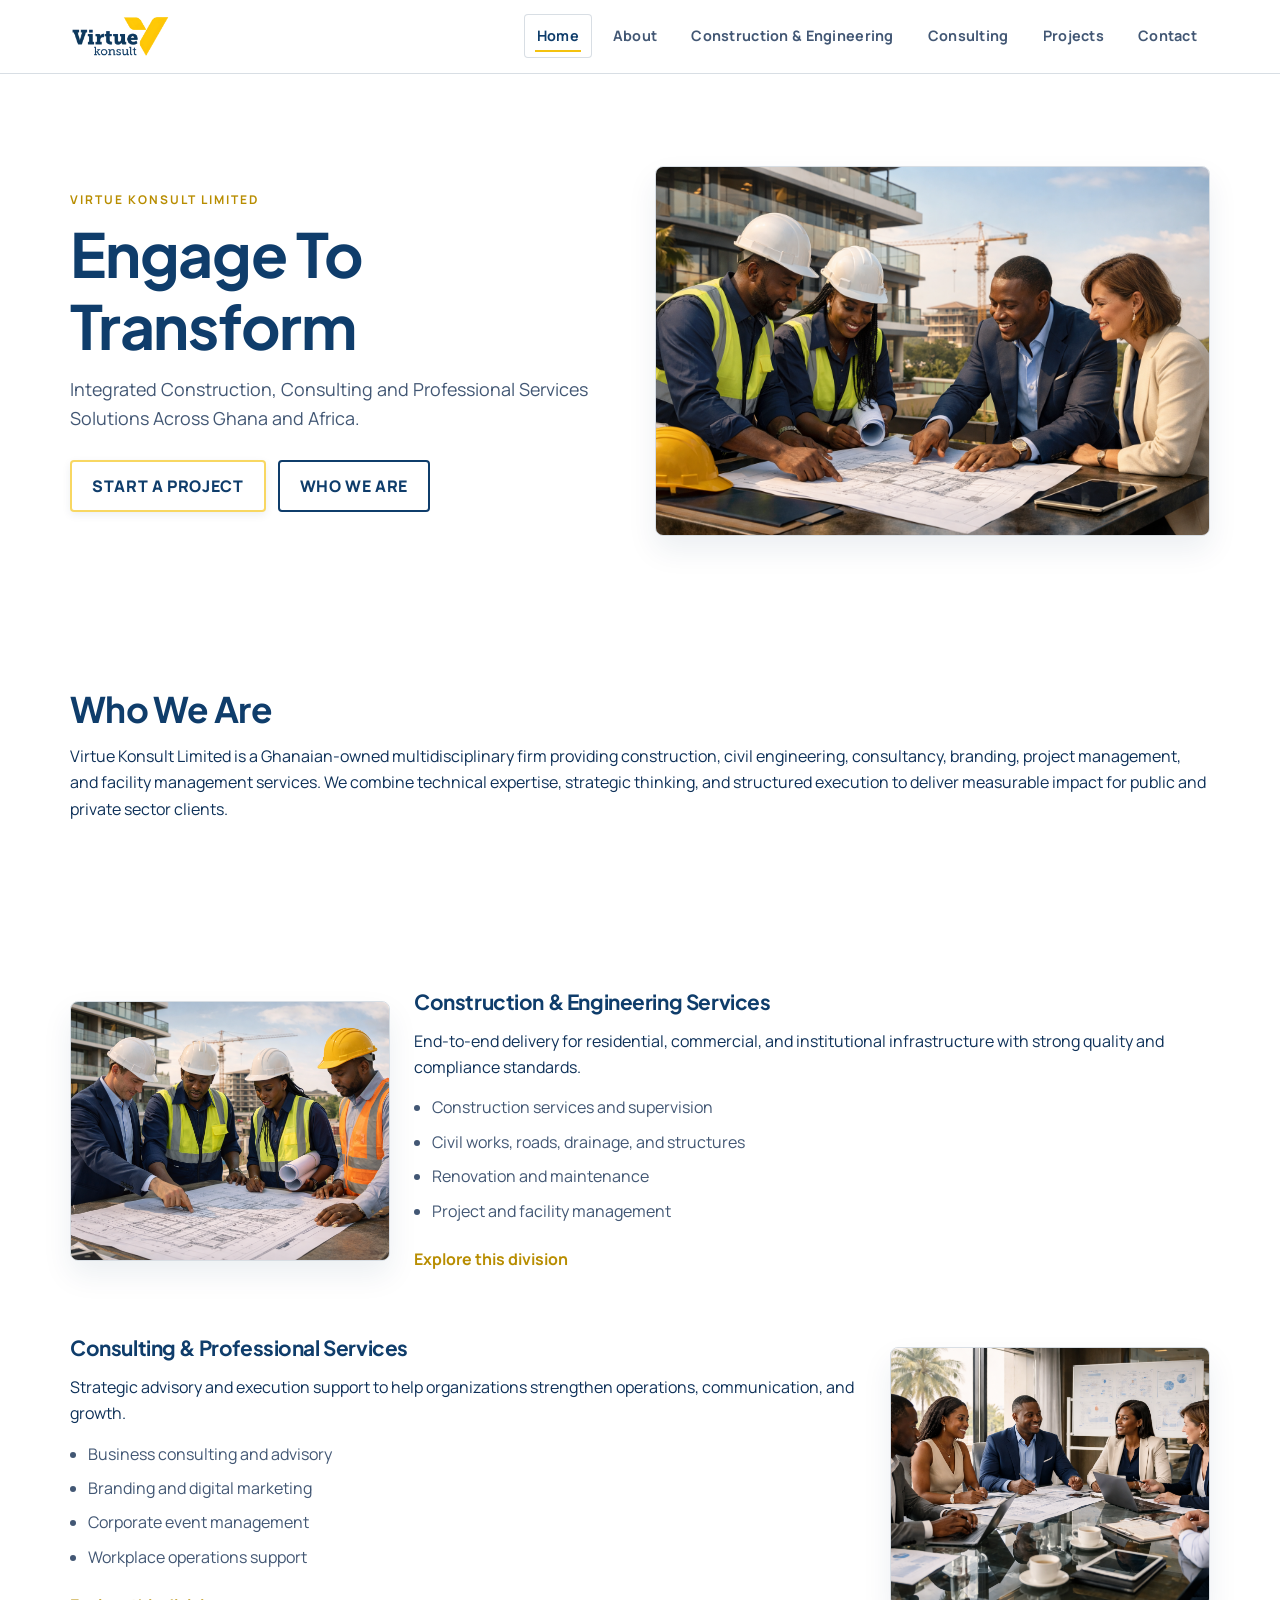
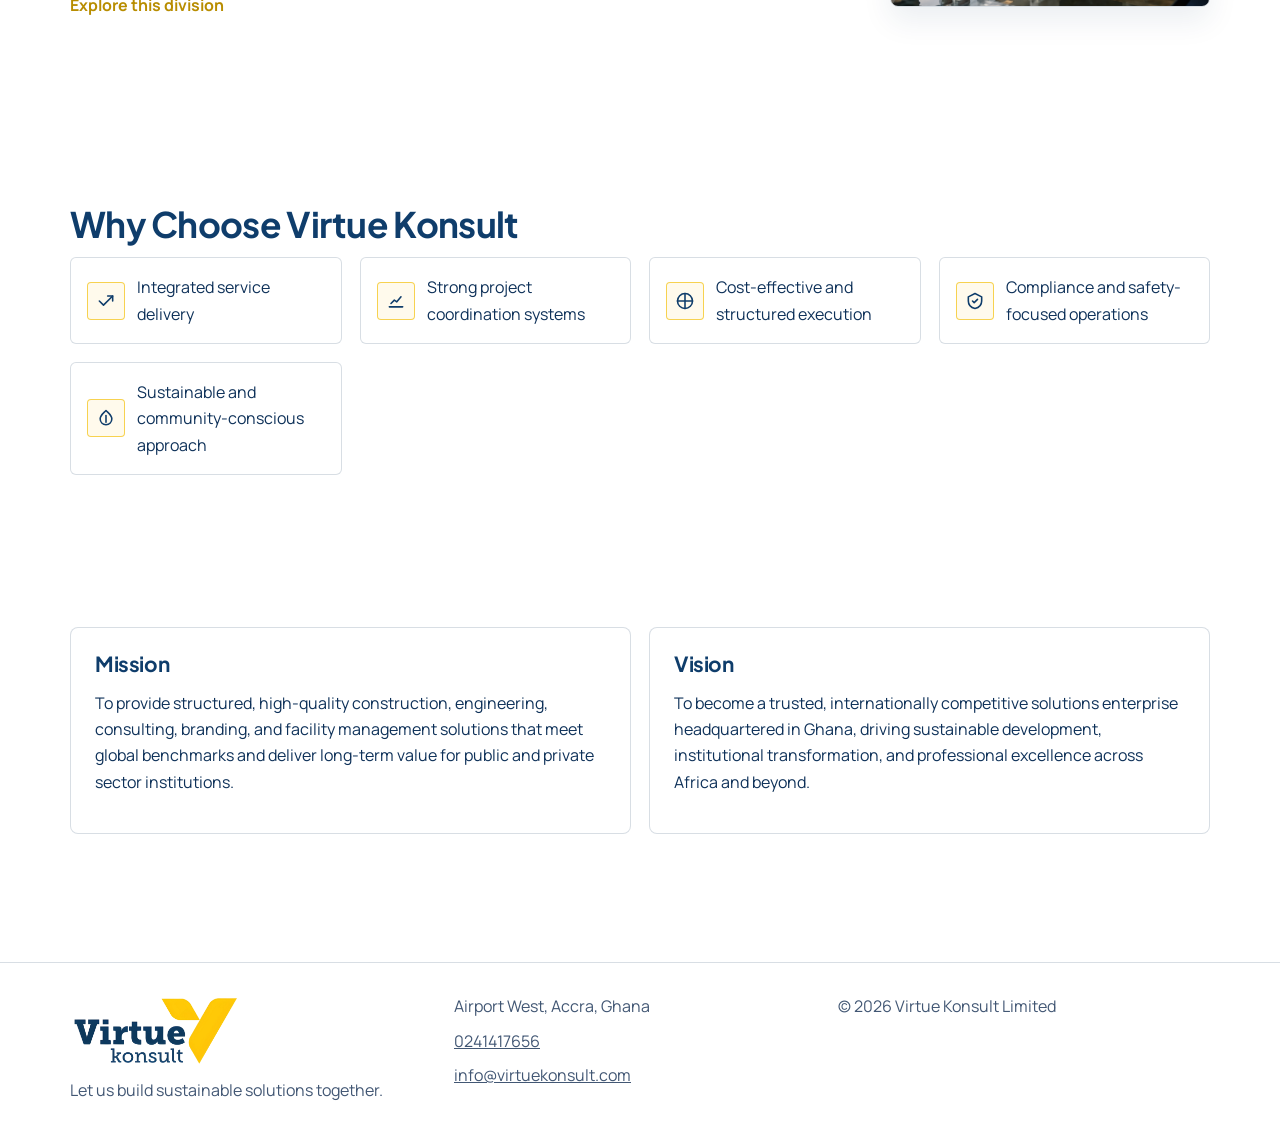
==== index.html @ ce49acd1 "initial commit" ====
﻿<!DOCTYPE html>
<html lang="en">
<head>
  <meta charset="UTF-8">
  <meta name="viewport" content="width=device-width, initial-scale=1.0">
  <title>Virtue Konsult Limited | Engage To Transform</title>
  <meta name="description" content="Integrated construction, consulting, and professional services solutions across Ghana and Africa.">
  <meta name="keywords" content="Virtue Konsult, construction Ghana, civil engineering, business consulting, branding, project management, facility management">
  <meta name="author" content="Virtue Konsult Limited">
  <meta property="og:title" content="Virtue Konsult Limited | Engage To Transform">
  <meta property="og:description" content="Integrated construction, consulting, and professional services solutions across Ghana and Africa.">
  <meta property="og:type" content="website">
  <meta property="og:url" content="https://www.virtuekonsult.com/">
  <meta property="og:image" content="assets/images/placeholder-hero.svg">
  <meta name="twitter:card" content="summary_large_image">
  <link rel="canonical" href="https://www.virtuekonsult.com/">
  <link rel="stylesheet" href="css/styles.css">
  <script defer src="js/main.js"></script>
  <script type="application/ld+json">
  {
    "@context": "https://schema.org",
    "@type": "Organization",
    "name": "Virtue Konsult Limited",
    "url": "https://www.virtuekonsult.com/",
    "email": "info@virtuekonsult.com",
    "telephone": "+233241417656",
    "address": {
      "@type": "PostalAddress",
      "streetAddress": "Airport West",
      "addressLocality": "Accra",
      "addressCountry": "Ghana"
    }
  }
  </script>
</head>
<body data-page="home">
  <header class="site-header">
    <div class="container nav-wrap">
      <a href="index.html" class="brand" aria-label="Virtue Konsult home"><img src="assets/images/virtue-logo.png" alt="Virtue Konsult logo" class="brand-logo"></a>
      <button class="menu-toggle" aria-label="Toggle navigation" aria-expanded="false">Menu</button>
      <nav class="site-nav" aria-label="Main navigation">
        <a href="index.html">Home</a>
        <a href="about.html">About</a>
        <a href="construction-engineering.html">Construction & Engineering</a>
        <a href="consulting-professional.html">Consulting</a>
        <a href="projects.html">Projects</a>
        <a href="contact.html">Contact</a>
      </nav>
    </div>
  </header>

  <main>
    <section class="hero section">
      <div class="container hero-grid">
        <div class="reveal-left">
          <p class="eyebrow">Virtue Konsult Limited</p>
          <h1>Engage To Transform</h1>
          <p class="lead">Integrated Construction, Consulting and Professional Services Solutions Across Ghana and Africa.</p>
          <div class="actions">
            <a class="btn btn-glass" href="contact.html">Start a Project</a>
            <a class="btn btn-outline" href="about.html">Who We Are</a>
          </div>
        </div>
        <img class="reveal-right" src="assets/images/hero.png" alt="Virtue Konsult project showcase placeholder">
      </div>
    </section>

    <section class="section">
      <div class="container reveal">
        <h2>Who We Are</h2>
        <p>Virtue Konsult Limited is a Ghanaian-owned multidisciplinary firm providing construction, civil engineering, consultancy, branding, project management, and facility management services. We combine technical expertise, strategic thinking, and structured execution to deliver measurable impact for public and private sector clients.</p>
      </div>
    </section>

    <section class="section">
      <div class="container">
        <div class="service-stack reveal">
          <article class="service-card">
            <img src="assets/images/first-left.png" alt="Construction and engineering division placeholder image">
            <div class="service-copy">
              <h3>Construction & Engineering Services</h3>
              <p>End-to-end delivery for residential, commercial, and institutional infrastructure with strong quality and compliance standards.</p>
              <ul>
                <li>Construction services and supervision</li>
                <li>Civil works, roads, drainage, and structures</li>
                <li>Renovation and maintenance</li>
                <li>Project and facility management</li>
              </ul>
              <a class="text-link" href="construction-engineering.html">Explore this division</a>
            </div>
          </article>
          <article class="service-card reverse">
            <img src="assets/images/consult.png" alt="Consulting and professional services division placeholder image">
            <div class="service-copy">
              <h3>Consulting & Professional Services</h3>
              <p>Strategic advisory and execution support to help organizations strengthen operations, communication, and growth.</p>
              <ul>
                <li>Business consulting and advisory</li>
                <li>Branding and digital marketing</li>
                <li>Corporate event management</li>
                <li>Workplace operations support</li>
              </ul>
              <a class="text-link" href="consulting-professional.html">Explore this division</a>
            </div>
          </article>
        </div>
      </div>
    </section>

    <section class="section feature-strip">
      <div class="container reveal">
        <h2>Why Choose Virtue Konsult</h2>
        <div class="feature-grid">
          <div class="feature-item">
            <span class="feature-icon" aria-hidden="true">
              <svg viewBox="0 0 24 24"><path d="M20 6L9 17l-5-5"/><path d="M14 6h6v6"/></svg>
            </span>
            <span>Integrated service delivery</span>
          </div>
          <div class="feature-item">
            <span class="feature-icon" aria-hidden="true">
              <svg viewBox="0 0 24 24"><path d="M4 19h16"/><path d="M6 15l4-4 3 2 5-6"/></svg>
            </span>
            <span>Strong project coordination systems</span>
          </div>
          <div class="feature-item">
            <span class="feature-icon" aria-hidden="true">
              <svg viewBox="0 0 24 24"><path d="M3 12h18"/><path d="M12 3v18"/><circle cx="12" cy="12" r="9"/></svg>
            </span>
            <span>Cost-effective and structured execution</span>
          </div>
          <div class="feature-item">
            <span class="feature-icon" aria-hidden="true">
              <svg viewBox="0 0 24 24"><path d="M12 3l8 4v5c0 5-3.5 8-8 9-4.5-1-8-4-8-9V7l8-4z"/><path d="M9 12l2 2 4-4"/></svg>
            </span>
            <span>Compliance and safety-focused operations</span>
          </div>
          <div class="feature-item">
            <span class="feature-icon" aria-hidden="true">
              <svg viewBox="0 0 24 24"><path d="M12 20c-4 0-7-3-7-7 0-4 3-6 7-10 4 4 7 6 7 10 0 4-3 7-7 7z"/><path d="M12 9v8"/></svg>
            </span>
            <span>Sustainable and community-conscious approach</span>
          </div>
        </div>
      </div>
    </section>

    <section class="section">
      <div class="container reveal">
        <div class="mission-vision">
          <article class="card soft">
            <h3>Mission</h3>
            <p>To provide structured, high-quality construction, engineering, consulting, branding, and facility management solutions that meet global benchmarks and deliver long-term value for public and private sector institutions.</p>
          </article>
          <article class="card soft">
            <h3>Vision</h3>
            <p>To become a trusted, internationally competitive solutions enterprise headquartered in Ghana, driving sustainable development, institutional transformation, and professional excellence across Africa and beyond.</p>
          </article>
        </div>
      </div>
    </section>
  </main>

  <footer class="site-footer">
    <div class="container footer-grid">
      <div>
        <p class="brand footer-brand"><img src="assets/images/virtue-logo.png" alt="Virtue Konsult logo" class="footer-logo"></p>
        <p>Let us build sustainable solutions together.</p>
      </div>
      <div>
        <p>Airport West, Accra, Ghana</p>
        <p><a href="tel:+233241417656">0241417656</a></p>
        <p><a href="mailto:info@virtuekonsult.com">info@virtuekonsult.com</a></p>
      </div>
      <div>
        <p>&copy; <span id="year"></span> Virtue Konsult Limited</p>
      </div>
    </div>
  </footer>
</body>
</html>
---- css/styles.css ----
﻿@import url("https://fonts.googleapis.com/css2?family=Manrope:wght@400;500;600;700;800&family=Plus+Jakarta+Sans:wght@500;600;700;800&display=swap");

:root {
  --bg: #ffffff;
  --bg-soft: #f8f9fb;
  --panel: rgba(255, 255, 255, 0.72);
  --card: rgba(255, 255, 255, 0.84);
  --card-strong: rgba(255, 255, 255, 0.94);
  --text: #0e3159;
  --muted: #425774;
  --line: rgba(14, 49, 89, 0.16);
  --line-strong: rgba(14, 49, 89, 0.32);
  --brand: #0f3d6b;
  --brand-2: #124a81;
  --accent: #f4c20f;
  --shadow-soft: 0 14px 30px rgba(14, 49, 89, 0.08);
  --shadow-strong: 0 22px 48px rgba(14, 49, 89, 0.14);
  --radius: 8px;
}

* {
  box-sizing: border-box;
}

html,
body {
  margin: 0;
  padding: 0;
}

html {
  scroll-behavior: smooth;
}

body {
  font-family: "Manrope", "Segoe UI", sans-serif;
  color: var(--text);
  line-height: 1.65;
  background: var(--bg);
}

a {
  color: inherit;
}

p {
  margin: 0 0 14px;
}

img {
  max-width: 100%;
  display: block;
  border-radius: var(--radius);
}

.container {
  width: min(1140px, 92vw);
  margin: 0 auto;
}

.section {
  padding: 76px 0;
}

.site-header {
  position: sticky;
  top: 0;
  z-index: 30;
  background: rgba(255, 255, 255, 0.8);
  backdrop-filter: blur(12px);
  border-bottom: 1px solid var(--line);
}

.nav-wrap {
  display: flex;
  align-items: center;
  justify-content: space-between;
  gap: 24px;
  padding: 14px 0;
}

.brand {
  text-decoration: none;
  display: inline-flex;
  align-items: center;
}

.brand-logo {
  width: 100px;
  height: auto;
  border-radius: 0;
}

.footer-brand {
  margin: 0;
}

.footer-logo {
  width: 170px;
  height: auto;
  border-radius: 0;
}

.menu-toggle {
  display: none;
  border: 1px solid var(--line-strong);
  border-radius: 4px;
  background: #fff;
  color: var(--brand);
  padding: 8px 13px;
  font-weight: 700;
}

.site-nav {
  display: flex;
  gap: 8px;
  flex-wrap: wrap;
}

.site-nav a {
  text-decoration: none;
  font-size: 0.9rem;
  font-weight: 700;
  color: var(--muted);
  border: 1px solid transparent;
  padding: 9px 12px;
  border-radius: 4px;
  letter-spacing: 0.02em;
  transition: color 0.22s ease, border-color 0.22s ease, background 0.22s ease;
  position: relative;
  overflow: hidden;
}

.site-nav a:hover,
.site-nav a.active {
  color: var(--brand);
  border-color: var(--line);
  background: #fff;
}

.site-nav a::after {
  content: "";
  position: absolute;
  left: 10px;
  right: 10px;
  bottom: 5px;
  height: 2px;
  background: var(--accent);
  transform: scaleX(0);
  transform-origin: left;
  transition: transform 0.25s ease;
}

.site-nav a:hover::after,
.site-nav a.active::after {
  transform: scaleX(1);
}

.hero {
  padding-top: 92px;
}

.hero-grid,
.split {
  display: grid;
  gap: 30px;
  align-items: center;
  grid-template-columns: repeat(2, minmax(0, 1fr));
}

.hero-grid > img,
.split > img {
  border: 1px solid var(--line);
  box-shadow: var(--shadow-soft);
}

.hero-grid > img.reveal-right.in,
.hero-grid > img.reveal-left.in {
  animation: heroImageBounce 2.8s ease-in-out infinite alternate;
}

.eyebrow {
  text-transform: uppercase;
  letter-spacing: 2px;
  color: #b88d00;
  font-weight: 700;
  margin: 0 0 9px;
  font-size: 0.75rem;
}

h1,
h2,
h3 {
  font-family: "Plus Jakarta Sans", "Segoe UI", sans-serif;
  line-height: 1.18;
  margin: 0 0 13px;
  letter-spacing: -0.02em;
  color: var(--brand);
}

h1 {
  font-size: clamp(2rem, 6vw, 3.8rem);
  max-width: 16ch;
}

h2 {
  font-size: clamp(1.45rem, 3vw, 2.2rem);
}

h3 {
  font-size: clamp(1.08rem, 2vw, 1.3rem);
}

.lead {
  color: var(--muted);
  max-width: 60ch;
  font-size: clamp(1rem, 2vw, 1.12rem);
}

.actions {
  display: flex;
  gap: 12px;
  flex-wrap: wrap;
  margin-top: 26px;
}

.btn {
  text-decoration: none;
  display: inline-flex;
  align-items: center;
  justify-content: center;
  min-height: 44px;
  padding: 11px 20px;
  border-radius: 4px;
  font-weight: 800;
  letter-spacing: 0.04em;
  text-transform: uppercase;
  cursor: pointer;
  border: 2px solid transparent;
  transition: transform 0.22s ease, box-shadow 0.22s ease, color 0.22s ease, background 0.22s ease;
  animation: buttonDrift 3.4s ease-in-out infinite;
}

.btn-glass {
  color: var(--brand);
  background: rgba(255, 255, 255, 0.62);
  border-color: rgba(244, 194, 15, 0.65);
  backdrop-filter: blur(10px);
  box-shadow: inset 0 1px 0 rgba(255, 255, 255, 0.82), 0 3px 8px rgba(14, 49, 89, 0.08);
}

.btn-glass:hover {
  transform: translateY(-3px) scale(1.01);
  box-shadow: inset 0 1px 0 rgba(255, 255, 255, 0.95), 0 5px 12px rgba(14, 49, 89, 0.1);
}

.btn-outline {
  border-color: var(--brand);
  color: var(--brand);
  background: transparent;
}

.btn-outline:hover {
  transform: translateY(-3px) scale(1.01);
  color: #fff;
  background: var(--brand);
  box-shadow: 0 5px 12px rgba(14, 49, 89, 0.11);
}

.card {
  background: var(--card);
  border: 1px solid var(--line);
  border-radius: var(--radius);
  padding: 24px;
  box-shadow: 0 8px 18px rgba(14, 49, 89, 0.06);
  backdrop-filter: blur(8px);
  transition: transform 0.3s ease, box-shadow 0.3s ease, border-color 0.3s ease;
}

.card:hover {
  transform: translateY(-4px);
  border-color: var(--line-strong);
  box-shadow: var(--shadow-strong);
}

.card.soft {
  background: var(--card-strong);
}

ul {
  margin: 10px 0 0;
  padding-left: 18px;
}

li {
  margin-bottom: 8px;
  color: var(--muted);
}

.text-link {
  display: inline-block;
  margin-top: 14px;
  color: #b88d00;
  text-decoration: none;
  font-weight: 700;
}

.text-link:hover {
  text-decoration: underline;
}

.service-stack {
  display: grid;
  gap: 30px;
}

.service-card {
  display: grid;
  grid-template-columns: 320px 1fr;
  gap: 24px;
  align-items: center;
  padding: 0 0 30px;
  border-bottom: 0;
}

.service-card.reverse {
  grid-template-columns: 1fr 320px;
}

.service-card.reverse img {
  order: 2;
}

.service-card img {
  width: 100%;
  height: 100%;
  max-height: 260px;
  object-fit: cover;
  border: 1px solid var(--line);
  box-shadow: var(--shadow-soft);
}

.service-copy {
  padding: 2px 0;
}

.feature-strip {
  background: #fff;
  border-top: 0;
  border-bottom: 0;
}

.feature-grid,
.grid-3,
.projects-grid,
.mission-vision {
  display: grid;
  gap: 18px;
}

.feature-grid {
  grid-template-columns: repeat(auto-fit, minmax(220px, 1fr));
}

.feature-grid > div {
  background: var(--panel);
  border: 1px solid var(--line);
  border-radius: 6px;
  padding: 16px;
  box-shadow: none;
  backdrop-filter: blur(8px);
  transition: transform 0.26s ease, border-color 0.26s ease;
}

.feature-grid > div:hover {
  transform: translateY(-4px);
  border-color: var(--line-strong);
}

.feature-item {
  display: flex;
  align-items: center;
  gap: 12px;
}

.feature-icon {
  width: 38px;
  height: 38px;
  min-width: 38px;
  border: 1px solid rgba(244, 194, 15, 0.7);
  border-radius: 4px;
  display: inline-flex;
  align-items: center;
  justify-content: center;
  background: rgba(244, 194, 15, 0.08);
}

.feature-icon svg {
  width: 20px;
  height: 20px;
  stroke: var(--brand);
  stroke-width: 1.9;
  fill: none;
  stroke-linecap: round;
  stroke-linejoin: round;
  transition: transform 0.28s ease;
}

.feature-item:hover .feature-icon svg {
  transform: scale(1.08);
}

.mission-vision .card {
  box-shadow: none;
  background: #fff;
}

.mission-vision .card:hover {
  box-shadow: none;
  transform: translateY(-2px);
}

.grid-3 {
  grid-template-columns: repeat(3, minmax(0, 1fr));
}

.mission-vision {
  grid-template-columns: repeat(2, minmax(0, 1fr));
}

.projects-grid {
  grid-template-columns: repeat(3, minmax(0, 1fr));
}

.project-card {
  background: #fff;
  border: 1px solid var(--line);
  border-radius: var(--radius);
  overflow: hidden;
  transition: transform 0.3s ease, border-color 0.3s ease, box-shadow 0.3s ease;
}

.project-card:hover {
  transform: translateY(-5px);
  border-color: var(--line-strong);
  box-shadow: var(--shadow-soft);
}

.project-card img {
  aspect-ratio: 16 / 10;
  object-fit: cover;
}

.project-card div {
  padding: 18px;
}

.contact-form-wrap input,
.contact-form-wrap textarea {
  width: 100%;
  border: 1px solid var(--line-strong);
  border-radius: 4px;
  background: #fff;
  color: var(--brand);
  padding: 12px 13px;
  margin-top: 6px;
  margin-bottom: 13px;
  outline: none;
  transition: border-color 0.2s ease, box-shadow 0.2s ease;
}

.contact-form-wrap input:focus,
.contact-form-wrap textarea:focus {
  border-color: var(--accent);
  box-shadow: 0 0 0 3px rgba(244, 194, 15, 0.2);
}

.contact-form label {
  font-size: 0.92rem;
  color: var(--muted);
}

.site-footer {
  border-top: 1px solid var(--line);
  background: #fff;
  margin-top: 52px;
}

.footer-grid {
  padding: 30px 0;
  display: grid;
  gap: 12px;
  grid-template-columns: repeat(3, minmax(0, 1fr));
}

.footer-grid p {
  margin: 0 0 8px;
  color: var(--muted);
}

.reveal {
  opacity: 0;
  transform: translateY(18px);
  transition: opacity 0.72s cubic-bezier(0.22, 1, 0.36, 1), transform 0.72s cubic-bezier(0.22, 1, 0.36, 1);
  transition-delay: var(--delay, 0ms);
}

.reveal.in {
  opacity: 1;
  transform: translateY(0);
}

.reveal-left,
.reveal-right {
  opacity: 0;
  transition: opacity 0.72s cubic-bezier(0.22, 1, 0.36, 1), transform 0.72s cubic-bezier(0.22, 1, 0.36, 1);
}

.reveal-left {
  transform: translateX(-26px);
}

.reveal-right {
  transform: translateX(26px);
}

.reveal-left.in,
.reveal-right.in {
  opacity: 1;
  transform: translateX(0);
}

@keyframes buttonDrift {
  0% { transform: translateY(0); }
  50% { transform: translateY(-1.5px); }
  100% { transform: translateY(0); }
}

@keyframes mediaFloat {
  0% { transform: translateY(0); }
  50% { transform: translateY(-4px); }
  100% { transform: translateY(0); }
}

@keyframes heroImageBounce {
  0% { transform: translateX(0) translateY(-5px); }
  100% { transform: translateX(0) translateY(5px); }
}

@media (max-width: 980px) {
  .site-nav {
    position: absolute;
    top: 66px;
    right: 4vw;
    width: min(360px, 92vw);
    padding: 14px;
    border-radius: 6px;
    border: 1px solid var(--line);
    backdrop-filter: blur(10px);
    background: rgba(255, 255, 255, 0.96);
    display: none;
    flex-direction: column;
    box-shadow: var(--shadow-soft);
  }

  .site-nav.open {
    display: flex;
  }

  .menu-toggle {
    display: inline-flex;
  }

  .hero-grid,
  .split,
  .service-card,
  .service-card.reverse,
  .grid-3,
  .projects-grid,
  .mission-vision,
  .footer-grid {
    grid-template-columns: 1fr;
  }

  .service-card.reverse img {
    order: initial;
  }

  .service-card {
    padding-bottom: 22px;
  }

  .section {
    padding: 58px 0;
  }
}

@media (max-width: 560px) {
  .brand-logo,
  .footer-logo {
    width: 150px;
  }

  h1 {
    font-size: 2rem;
  }

  .nav-wrap {
    gap: 10px;
  }

  .btn {
    width: 100%;
    animation: none;
  }
}

@media (prefers-reduced-motion: reduce) {
  *,
  *::before,
  *::after {
    animation: none !important;
    transition: none !important;
    scroll-behavior: auto !important;
  }

  .reveal {
    opacity: 1;
    transform: none;
  }
}
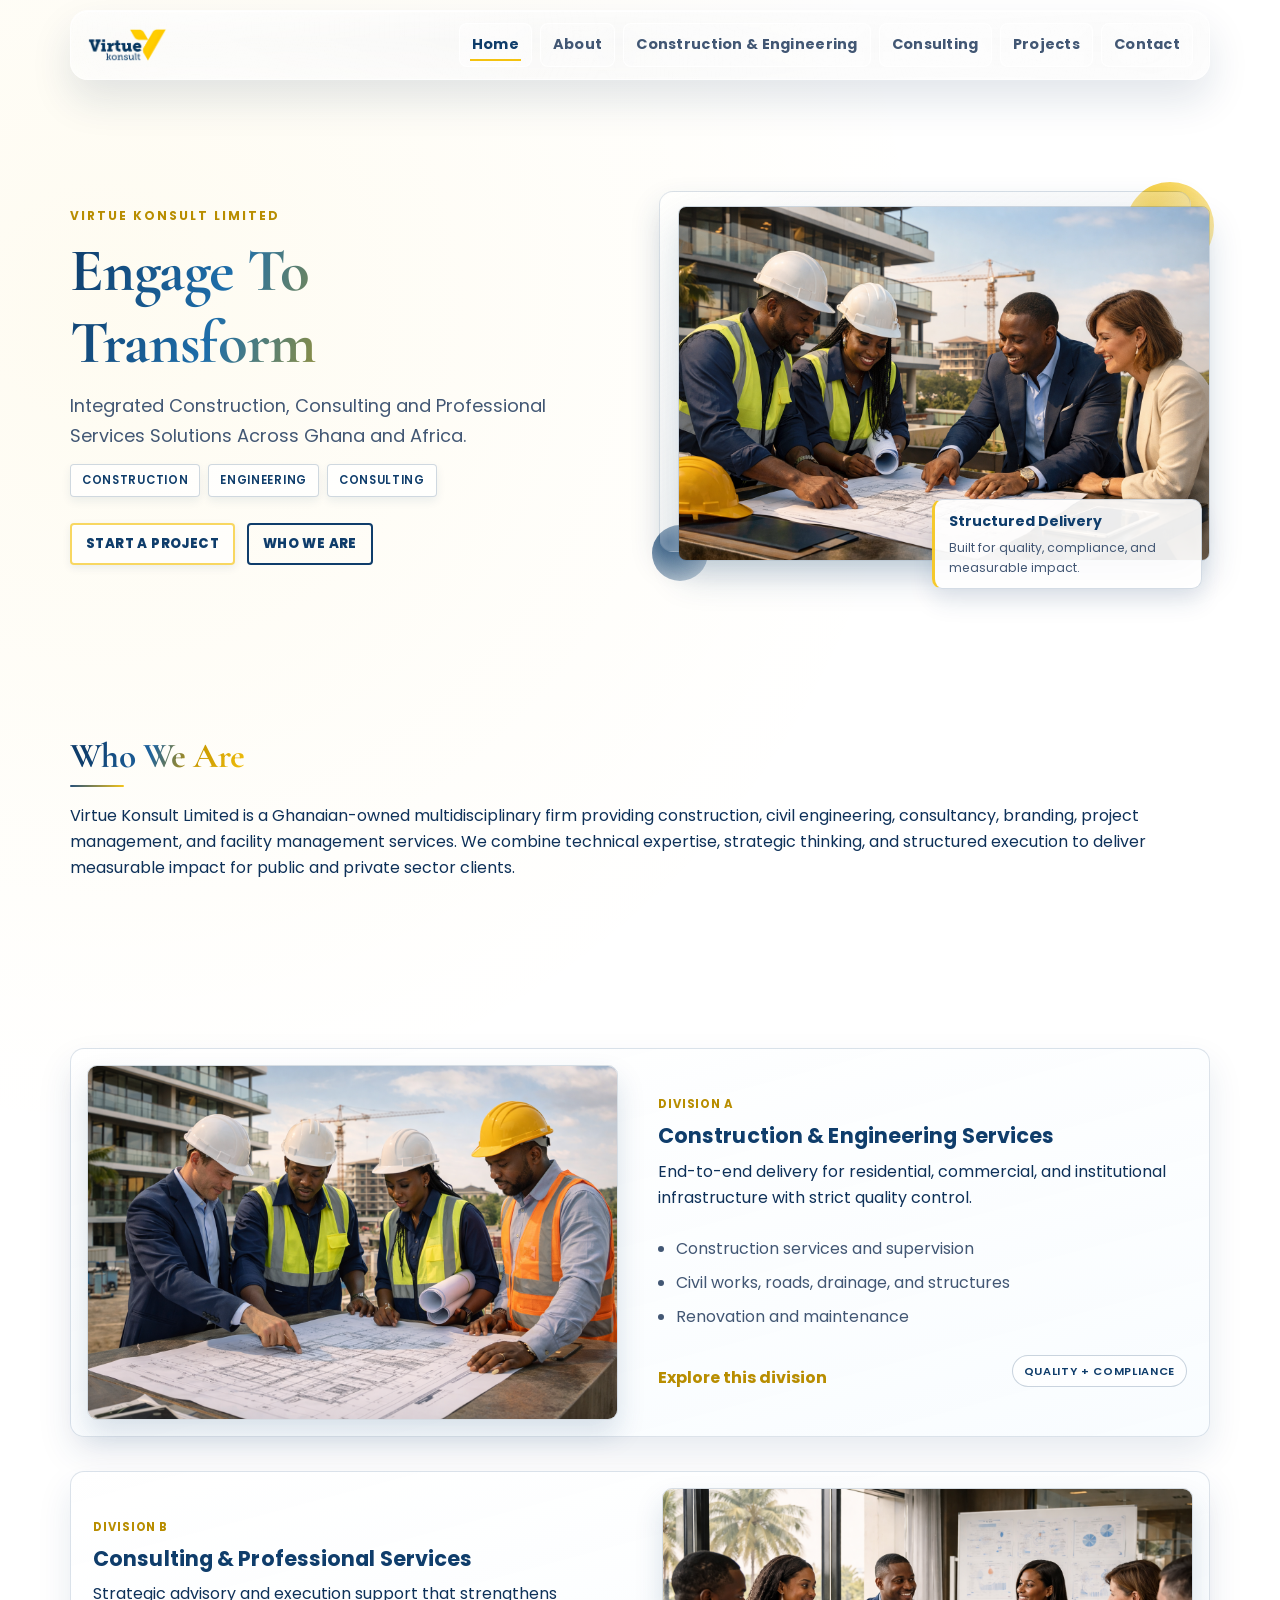
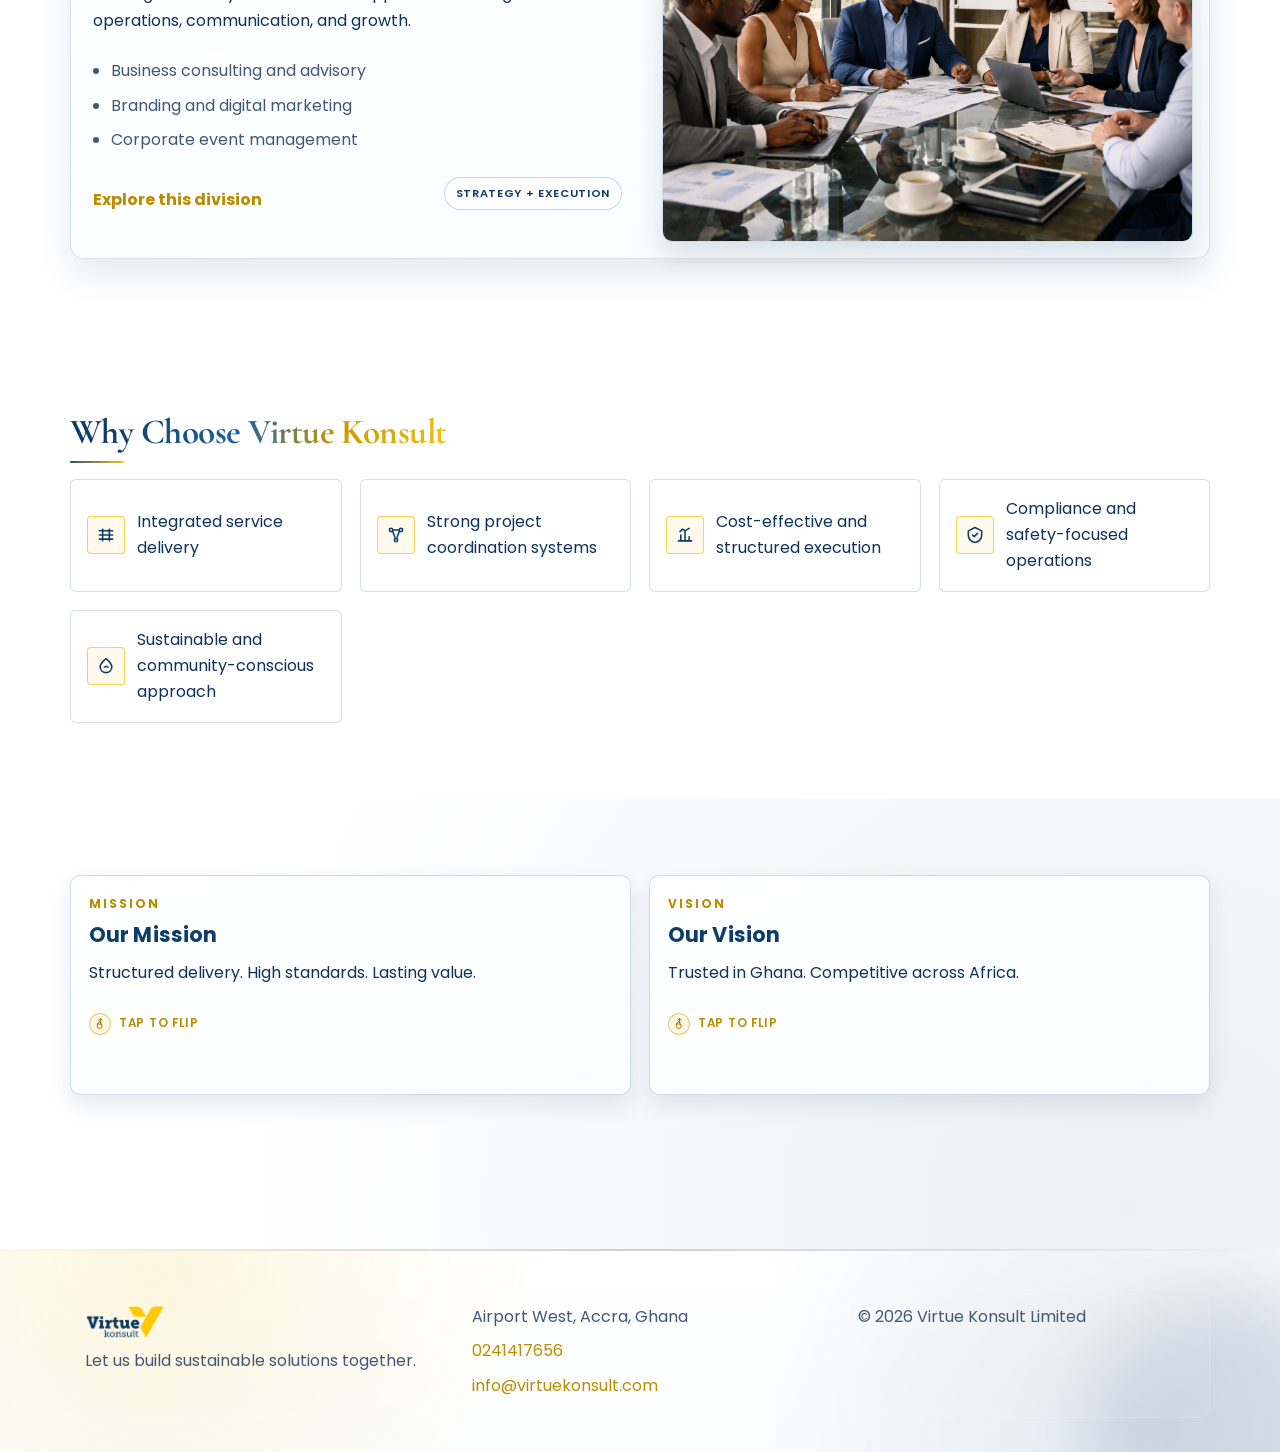
==== commit 8230c5c6: "font and icon changes" ====
--- a/index.html
+++ b/index.html
@@ -52,16 +52,30 @@
   <main>
     <section class="hero section">
       <div class="container hero-grid">
-        <div class="reveal-left">
+        <div class="reveal-left hero-copy-card">
           <p class="eyebrow">Virtue Konsult Limited</p>
           <h1>Engage To Transform</h1>
           <p class="lead">Integrated Construction, Consulting and Professional Services Solutions Across Ghana and Africa.</p>
+          <div class="hero-meta">
+            <span>Construction</span>
+            <span>Engineering</span>
+            <span>Consulting</span>
+          </div>
           <div class="actions">
             <a class="btn btn-glass" href="contact.html">Start a Project</a>
             <a class="btn btn-outline" href="about.html">Who We Are</a>
           </div>
         </div>
-        <img class="reveal-right" src="assets/images/hero.png" alt="Virtue Konsult project showcase placeholder">
+        <div class="hero-visual reveal-right">
+          <span class="hero-orb hero-orb-a" aria-hidden="true"></span>
+          <span class="hero-orb hero-orb-b" aria-hidden="true"></span>
+          <span class="hero-frame-back" aria-hidden="true"></span>
+          <img src="assets/images/hero.png" alt="Virtue Konsult project showcase placeholder">
+          <div class="hero-badge">
+            <strong>Structured Delivery</strong>
+            <span>Built for quality, compliance, and measurable impact.</span>
+          </div>
+        </div>
       </div>
     </section>
 
@@ -76,31 +90,41 @@
       <div class="container">
         <div class="service-stack reveal">
           <article class="service-card">
-            <img src="assets/images/first-left.png" alt="Construction and engineering division placeholder image">
+            <div class="service-media">
+              <img src="assets/images/first-left.png" alt="Construction and engineering division placeholder image">
+            </div>
             <div class="service-copy">
+              <p class="service-kicker">Division A</p>
               <h3>Construction & Engineering Services</h3>
-              <p>End-to-end delivery for residential, commercial, and institutional infrastructure with strong quality and compliance standards.</p>
-              <ul>
+              <p>End-to-end delivery for residential, commercial, and institutional infrastructure with strict quality control.</p>
+              <ul class="service-points">
                 <li>Construction services and supervision</li>
                 <li>Civil works, roads, drainage, and structures</li>
                 <li>Renovation and maintenance</li>
-                <li>Project and facility management</li>
               </ul>
-              <a class="text-link" href="construction-engineering.html">Explore this division</a>
+              <div class="service-bottom">
+                <a class="text-link" href="construction-engineering.html">Explore this division</a>
+                <span class="service-tag">Quality + Compliance</span>
+              </div>
             </div>
           </article>
           <article class="service-card reverse">
-            <img src="assets/images/consult.png" alt="Consulting and professional services division placeholder image">
+            <div class="service-media">
+              <img src="assets/images/consult.png" alt="Consulting and professional services division placeholder image">
+            </div>
             <div class="service-copy">
+              <p class="service-kicker">Division B</p>
               <h3>Consulting & Professional Services</h3>
-              <p>Strategic advisory and execution support to help organizations strengthen operations, communication, and growth.</p>
-              <ul>
+              <p>Strategic advisory and execution support that strengthens operations, communication, and growth.</p>
+              <ul class="service-points">
                 <li>Business consulting and advisory</li>
                 <li>Branding and digital marketing</li>
                 <li>Corporate event management</li>
-                <li>Workplace operations support</li>
               </ul>
-              <a class="text-link" href="consulting-professional.html">Explore this division</a>
+              <div class="service-bottom">
+                <a class="text-link" href="consulting-professional.html">Explore this division</a>
+                <span class="service-tag">Strategy + Execution</span>
+              </div>
             </div>
           </article>
         </div>
@@ -113,19 +137,19 @@
         <div class="feature-grid">
           <div class="feature-item">
             <span class="feature-icon" aria-hidden="true">
-              <svg viewBox="0 0 24 24"><path d="M20 6L9 17l-5-5"/><path d="M14 6h6v6"/></svg>
+              <svg viewBox="0 0 24 24"><path d="M4 7h16"/><path d="M4 12h16"/><path d="M4 17h16"/><path d="M8 5v14"/><path d="M16 5v14"/></svg>
             </span>
             <span>Integrated service delivery</span>
           </div>
           <div class="feature-item">
             <span class="feature-icon" aria-hidden="true">
-              <svg viewBox="0 0 24 24"><path d="M4 19h16"/><path d="M6 15l4-4 3 2 5-6"/></svg>
+              <svg viewBox="0 0 24 24"><circle cx="6" cy="6" r="2"/><circle cx="18" cy="6" r="2"/><circle cx="12" cy="18" r="2"/><path d="M8 7.5l2.6 7"/><path d="M16 7.5l-2.6 7"/><path d="M8 6h8"/></svg>
             </span>
             <span>Strong project coordination systems</span>
           </div>
           <div class="feature-item">
             <span class="feature-icon" aria-hidden="true">
-              <svg viewBox="0 0 24 24"><path d="M3 12h18"/><path d="M12 3v18"/><circle cx="12" cy="12" r="9"/></svg>
+              <svg viewBox="0 0 24 24"><path d="M4 19h16"/><path d="M7 19v-7"/><path d="M12 19v-11"/><path d="M17 19v-5"/><path d="M6 8l3-3 3 2 5-3"/></svg>
             </span>
             <span>Cost-effective and structured execution</span>
           </div>
@@ -137,7 +161,7 @@
           </div>
           <div class="feature-item">
             <span class="feature-icon" aria-hidden="true">
-              <svg viewBox="0 0 24 24"><path d="M12 20c-4 0-7-3-7-7 0-4 3-6 7-10 4 4 7 6 7 10 0 4-3 7-7 7z"/><path d="M12 9v8"/></svg>
+              <svg viewBox="0 0 24 24"><path d="M12 20c-4 0-7-3-7-7 0-4 3-6 7-10 4 4 7 6 7 10 0 4-3 7-7 7z"/><path d="M10 13.5c1 0 1.4-1.2 2.3-1.2.9 0 1.3 1.2 2.3 1.2"/></svg>
             </span>
             <span>Sustainable and community-conscious approach</span>
           </div>
@@ -148,13 +172,43 @@
     <section class="section">
       <div class="container reveal">
         <div class="mission-vision">
-          <article class="card soft">
-            <h3>Mission</h3>
-            <p>To provide structured, high-quality construction, engineering, consulting, branding, and facility management solutions that meet global benchmarks and deliver long-term value for public and private sector institutions.</p>
-          </article>
-          <article class="card soft">
-            <h3>Vision</h3>
-            <p>To become a trusted, internationally competitive solutions enterprise headquartered in Ghana, driving sustainable development, institutional transformation, and professional excellence across Africa and beyond.</p>
+          <article class="card soft flip-card" tabindex="0" role="button" aria-label="Flip mission card">
+            <div class="flip-card-inner">
+              <div class="flip-face flip-front">
+                <p class="eyebrow">Mission</p>
+                <h3>Our Mission</h3>
+                <p>Structured delivery. High standards. Lasting value.</p>
+                <p class="tap-hint">
+                  <span class="tap-icon" aria-hidden="true">
+                    <svg viewBox="0 0 24 24"><path d="M12 3v8"/><path d="M9 6l3-3 3 3"/><path d="M6 13a2 2 0 0 1 2-2h1v-1a2 2 0 1 1 4 0v4"/><path d="M7 13h6l2 2v2a4 4 0 0 1-4 4h-1a4 4 0 0 1-4-4v-2l1-2z"/></svg>
+                  </span>
+                  Tap to flip
+                </p>
+              </div>
+              <div class="flip-face flip-back">
+                <h3>Our Mission</h3>
+                <p>To provide structured, high-quality construction, engineering, consulting, branding, and facility management solutions that meet global benchmarks and deliver long-term value for public and private sector institutions.</p>
+              </div>
+            </div>
+          </article>
+          <article class="card soft flip-card" tabindex="0" role="button" aria-label="Flip vision card">
+            <div class="flip-card-inner">
+              <div class="flip-face flip-front">
+                <p class="eyebrow">Vision</p>
+                <h3>Our Vision</h3>
+                <p>Trusted in Ghana. Competitive across Africa.</p>
+                <p class="tap-hint">
+                  <span class="tap-icon" aria-hidden="true">
+                    <svg viewBox="0 0 24 24"><path d="M12 3v8"/><path d="M9 6l3-3 3 3"/><path d="M6 13a2 2 0 0 1 2-2h1v-1a2 2 0 1 1 4 0v4"/><path d="M7 13h6l2 2v2a4 4 0 0 1-4 4h-1a4 4 0 0 1-4-4v-2l1-2z"/></svg>
+                  </span>
+                  Tap to flip
+                </p>
+              </div>
+              <div class="flip-face flip-back">
+                <h3>Our Vision</h3>
+                <p>To become a trusted, internationally competitive solutions enterprise headquartered in Ghana, driving sustainable development, institutional transformation, and professional excellence across Africa and beyond.</p>
+              </div>
+            </div>
           </article>
         </div>
       </div>
@@ -179,4 +233,3 @@
   </footer>
 </body>
 </html>
-
--- a/css/styles.css
+++ b/css/styles.css
@@ -1,4 +1,4 @@
-﻿@import url("https://fonts.googleapis.com/css2?family=Manrope:wght@400;500;600;700;800&family=Plus+Jakarta+Sans:wght@500;600;700;800&display=swap");
+﻿@import url("https://fonts.googleapis.com/css2?family=Poppins:wght@400;500;600;700;800&family=Cormorant+Garamond:wght@500;600;700&display=swap");
 
 :root {
   --bg: #ffffff;
@@ -33,10 +33,13 @@
 }
 
 body {
-  font-family: "Manrope", "Segoe UI", sans-serif;
+  font-family: "Poppins", "Segoe UI", sans-serif;
   color: var(--text);
   line-height: 1.65;
   background: var(--bg);
+  background-image:
+    radial-gradient(circle at 8% 10%, rgba(244, 194, 15, 0.06), transparent 28%),
+    radial-gradient(circle at 88% 92%, rgba(15, 61, 107, 0.08), transparent 30%);
 }
 
 a {
@@ -66,17 +69,56 @@
   position: sticky;
   top: 0;
   z-index: 30;
-  background: rgba(255, 255, 255, 0.8);
-  backdrop-filter: blur(12px);
-  border-bottom: 1px solid var(--line);
+  background: transparent;
+  border-bottom: 0;
+  padding-top: 10px;
 }
 
 .nav-wrap {
   display: flex;
   align-items: center;
   justify-content: space-between;
-  gap: 24px;
-  padding: 14px 0;
+  gap: 30px;
+  padding: 12px 16px;
+  position: relative;
+  border-radius: 18px;
+  background: rgba(255, 255, 255, 0.18);
+  border: 1.4px solid rgba(255, 255, 255, 0.8);
+  backdrop-filter: blur(36px) saturate(220%) brightness(1.06) contrast(0.9);
+  -webkit-backdrop-filter: blur(36px) saturate(220%) brightness(1.06) contrast(0.9);
+  box-shadow: 0 20px 40px rgba(14, 49, 89, 0.12), inset 0 1px 0 rgba(255, 255, 255, 0.92);
+  overflow: hidden;
+}
+
+.nav-wrap::before {
+  content: "";
+  position: absolute;
+  inset: -40% -15%;
+  border-radius: inherit;
+  background:
+    radial-gradient(circle at 20% 35%, rgba(255, 255, 255, 0.65), transparent 35%),
+    radial-gradient(circle at 72% 55%, rgba(255, 255, 255, 0.45), transparent 42%);
+  filter: blur(10px);
+  opacity: 0.85;
+  animation: liquidSheen 10s linear infinite;
+  pointer-events: none;
+  z-index: 0;
+}
+
+.nav-wrap::after {
+  content: "";
+  position: absolute;
+  inset: 0;
+  background:
+    linear-gradient(180deg, rgba(255, 255, 255, 0.75), rgba(255, 255, 255, 0.05) 42%, rgba(255, 255, 255, 0.45));
+  opacity: 0.55;
+  pointer-events: none;
+  z-index: 0;
+}
+
+.nav-wrap > * {
+  position: relative;
+  z-index: 1;
 }
 
 .brand {
@@ -86,9 +128,11 @@
 }
 
 .brand-logo {
-  width: 100px;
+  width: 80px;
   height: auto;
   border-radius: 0;
+  opacity: 1;
+  filter: saturate(1.08) contrast(1.06);
 }
 
 .footer-brand {
@@ -96,16 +140,18 @@
 }
 
 .footer-logo {
-  width: 170px;
+  width: 80px;
   height: auto;
   border-radius: 0;
 }
 
 .menu-toggle {
   display: none;
-  border: 1px solid var(--line-strong);
-  border-radius: 4px;
-  background: #fff;
+  border: 1px solid rgba(255, 255, 255, 0.86);
+  border-radius: 10px;
+  background: rgba(255, 255, 255, 0.24);
+  backdrop-filter: blur(24px) saturate(200%);
+  -webkit-backdrop-filter: blur(24px) saturate(200%);
   color: var(--brand);
   padding: 8px 13px;
   font-weight: 700;
@@ -122,20 +168,23 @@
   font-size: 0.9rem;
   font-weight: 700;
   color: var(--muted);
-  border: 1px solid transparent;
+  border: 1px solid rgba(255, 255, 255, 0.84);
   padding: 9px 12px;
-  border-radius: 4px;
+  border-radius: 8px;
   letter-spacing: 0.02em;
   transition: color 0.22s ease, border-color 0.22s ease, background 0.22s ease;
   position: relative;
   overflow: hidden;
+  background: rgba(255, 255, 255, 0.18);
+  backdrop-filter: blur(18px) saturate(200%);
+  -webkit-backdrop-filter: blur(18px) saturate(200%);
 }
 
 .site-nav a:hover,
 .site-nav a.active {
   color: var(--brand);
-  border-color: var(--line);
-  background: #fff;
+  border-color: rgba(255, 255, 255, 0.85);
+  background: rgba(255, 255, 255, 0.34);
 }
 
 .site-nav a::after {
@@ -151,19 +200,18 @@
   transition: transform 0.25s ease;
 }
 
-.site-nav a:hover::after,
 .site-nav a.active::after {
   transform: scaleX(1);
 }
 
 .hero {
-  padding-top: 92px;
+  padding-top: 108px;
 }
 
 .hero-grid,
 .split {
   display: grid;
-  gap: 30px;
+  gap: 40px;
   align-items: center;
   grid-template-columns: repeat(2, minmax(0, 1fr));
 }
@@ -171,12 +219,128 @@
 .hero-grid > img,
 .split > img {
   border: 1px solid var(--line);
-  box-shadow: var(--shadow-soft);
-}
-
-.hero-grid > img.reveal-right.in,
-.hero-grid > img.reveal-left.in {
-  animation: heroImageBounce 2.8s ease-in-out infinite alternate;
+  box-shadow: 0 14px 30px rgba(15, 61, 107, 0.14);
+}
+
+.hero-visual > img {
+  width: 100%;
+  border: 1px solid rgba(15, 61, 107, 0.2);
+  box-shadow: 0 18px 34px rgba(15, 61, 107, 0.16);
+  position: relative;
+  z-index: 2;
+}
+
+.hero-visual > img.reveal-right.in,
+.hero-visual > img.reveal-left.in {
+  animation: heroImageBounce 1.9s ease-in-out infinite alternate;
+}
+
+.hero-copy-card {
+  background: transparent;
+  border: 0;
+  border-radius: 0;
+  padding: 0;
+  box-shadow: none;
+  backdrop-filter: none;
+  position: relative;
+}
+
+.hero-copy-card::before {
+  content: none;
+}
+
+.hero-meta {
+  display: flex;
+  gap: 8px;
+  flex-wrap: wrap;
+  margin: 14px 0 0;
+}
+
+.hero-meta span {
+  border: 1px solid rgba(15, 61, 107, 0.2);
+  background: rgba(255, 255, 255, 0.74);
+  padding: 6px 11px;
+  font-size: 0.72rem;
+  letter-spacing: 0.06em;
+  text-transform: uppercase;
+  border-radius: 4px;
+  color: var(--brand);
+  font-weight: 600;
+  box-shadow: 0 4px 10px rgba(15, 61, 107, 0.08);
+}
+
+.hero-visual {
+  position: relative;
+  padding: 18px 0 22px 18px;
+  transition: transform 0.45s cubic-bezier(0.22, 1, 0.36, 1);
+}
+
+.hero-visual:hover {
+  transform: translateY(-4px);
+}
+
+.hero-frame-back {
+  position: absolute;
+  inset: 0 18px 34px 0;
+  border: 1px solid rgba(15, 61, 107, 0.12);
+  background: linear-gradient(150deg, rgba(255, 255, 255, 0.55), rgba(15, 61, 107, 0.08));
+  border-radius: 14px;
+  transform: translate(-1px, 3px);
+  box-shadow: 0 14px 30px rgba(15, 61, 107, 0.16);
+  z-index: 1;
+}
+
+.hero-orb {
+  position: absolute;
+  border-radius: 50%;
+  filter: blur(0.3px);
+  z-index: 0;
+}
+
+.hero-orb-a {
+  width: 88px;
+  height: 88px;
+  top: -6px;
+  right: -4px;
+  background: radial-gradient(circle at 30% 30%, rgba(244, 194, 15, 0.9), rgba(244, 194, 15, 0.22));
+  animation: orbPulse 4.6s ease-in-out infinite;
+}
+
+.hero-orb-b {
+  width: 56px;
+  height: 56px;
+  bottom: 2px;
+  left: -8px;
+  background: radial-gradient(circle at 30% 30%, rgba(15, 61, 107, 0.82), rgba(15, 61, 107, 0.14));
+  animation: orbPulse 5.2s ease-in-out infinite reverse;
+}
+
+.hero-badge {
+  position: absolute;
+  right: 8px;
+  bottom: -6px;
+  max-width: 270px;
+  background: rgba(255, 255, 255, 0.92);
+  border: 1px solid rgba(15, 61, 107, 0.18);
+  box-shadow: 0 12px 24px rgba(15, 61, 107, 0.12);
+  border-radius: 10px;
+  padding: 10px 12px 10px 14px;
+  z-index: 3;
+  border-left: 3px solid rgba(244, 194, 15, 0.88);
+  animation: badgeFloat 3.8s ease-in-out infinite;
+}
+
+.hero-badge strong {
+  display: block;
+  font-size: 0.88rem;
+  color: var(--brand);
+}
+
+.hero-badge span {
+  display: block;
+  margin-top: 4px;
+  font-size: 0.77rem;
+  color: var(--muted);
 }
 
 .eyebrow {
@@ -191,24 +355,54 @@
 h1,
 h2,
 h3 {
-  font-family: "Plus Jakarta Sans", "Segoe UI", sans-serif;
+  font-family: "Cormorant Garamond", Georgia, serif;
   line-height: 1.18;
   margin: 0 0 13px;
-  letter-spacing: -0.02em;
-  color: var(--brand);
+  letter-spacing: -0.015em;
+  color: var(--brand-2);
 }
 
 h1 {
   font-size: clamp(2rem, 6vw, 3.8rem);
   max-width: 16ch;
+  font-weight: 700;
+  background: linear-gradient(108deg, #0f3d6b 0%, #1e6eaa 34%, #d4a300 72%, #f4c20f 100%);
+  -webkit-background-clip: text;
+  background-clip: text;
+  color: transparent;
+  text-wrap: balance;
 }
 
 h2 {
   font-size: clamp(1.45rem, 3vw, 2.2rem);
+  font-weight: 700;
+  display: inline-block;
+  margin-bottom: 16px;
+  background: linear-gradient(108deg, #0f3d6b 10%, #1d629e 45%, #c99900 70%, #f4c20f 100%);
+  -webkit-background-clip: text;
+  background-clip: text;
+  color: transparent;
+  position: relative;
+  padding-bottom: 10px;
+}
+
+h2::after {
+  content: "";
+  position: absolute;
+  left: 0;
+  bottom: 0;
+  width: 54px;
+  height: 2px;
+  background: linear-gradient(90deg, rgba(15, 61, 107, 0.9), rgba(244, 194, 15, 0.95));
+  border-radius: 2px;
 }
 
 h3 {
   font-size: clamp(1.08rem, 2vw, 1.3rem);
+  font-weight: 700;
+  font-family: "Poppins", "Segoe UI", sans-serif;
+  color: var(--brand);
+  letter-spacing: 0.005em;
 }
 
 .lead {
@@ -229,16 +423,34 @@
   display: inline-flex;
   align-items: center;
   justify-content: center;
-  min-height: 44px;
-  padding: 11px 20px;
+  min-height: 40px;
+  padding: 8px 14px;
   border-radius: 4px;
   font-weight: 800;
-  letter-spacing: 0.04em;
+  letter-spacing: 0.03em;
+  font-size: 0.82rem;
   text-transform: uppercase;
   cursor: pointer;
   border: 2px solid transparent;
   transition: transform 0.22s ease, box-shadow 0.22s ease, color 0.22s ease, background 0.22s ease;
   animation: buttonDrift 3.4s ease-in-out infinite;
+  position: relative;
+  overflow: hidden;
+}
+
+.btn::before {
+  content: "";
+  position: absolute;
+  inset: 0;
+  background: linear-gradient(120deg, transparent 20%, rgba(255, 255, 255, 0.42), transparent 80%);
+  transform: translateX(-160%);
+  opacity: 0;
+  pointer-events: none;
+  animation: buttonShimmer 2.8s ease-in-out infinite;
+}
+
+.btn:hover::before {
+  animation-duration: 1.6s;
 }
 
 .btn-glass {
@@ -311,37 +523,97 @@
 
 .service-stack {
   display: grid;
-  gap: 30px;
+  gap: 34px;
 }
 
 .service-card {
   display: grid;
-  grid-template-columns: 320px 1fr;
-  gap: 24px;
-  align-items: center;
-  padding: 0 0 30px;
-  border-bottom: 0;
+  grid-template-columns: minmax(460px, 48%) minmax(0, 1fr);
+  gap: 34px;
+  align-items: stretch;
+  padding: 16px;
+  border: 1px solid rgba(15, 61, 107, 0.14);
+  border-radius: 14px;
+  background: linear-gradient(165deg, rgba(255, 255, 255, 0.92), rgba(248, 252, 255, 0.88));
+  box-shadow: 0 16px 34px rgba(15, 61, 107, 0.1);
+  backdrop-filter: blur(6px);
 }
 
 .service-card.reverse {
-  grid-template-columns: 1fr 320px;
-}
-
-.service-card.reverse img {
+  grid-template-columns: minmax(0, 1fr) minmax(460px, 48%);
+}
+
+.service-card.reverse .service-media {
   order: 2;
+}
+
+.service-media {
+  display: flex;
+  align-items: stretch;
 }
 
 .service-card img {
   width: 100%;
   height: 100%;
-  max-height: 260px;
+  min-height: 320px;
+  max-height: 390px;
   object-fit: cover;
   border: 1px solid var(--line);
-  box-shadow: var(--shadow-soft);
+  border-radius: 10px;
+  box-shadow: 0 14px 28px rgba(15, 61, 107, 0.15);
 }
 
 .service-copy {
-  padding: 2px 0;
+  padding: 10px 6px 8px;
+  display: flex;
+  flex-direction: column;
+  justify-content: center;
+}
+
+.service-kicker {
+  display: inline-block;
+  margin: 0 0 10px;
+  font-size: 0.72rem;
+  letter-spacing: 0.08em;
+  text-transform: uppercase;
+  color: #b88d00;
+  font-weight: 700;
+}
+
+.service-copy h3 {
+  margin-bottom: 10px;
+}
+
+.service-copy p {
+  max-width: 54ch;
+}
+
+.service-points {
+  margin-top: 10px;
+}
+
+.service-points li {
+  margin-bottom: 8px;
+}
+
+.service-bottom {
+  display: flex;
+  align-items: center;
+  justify-content: space-between;
+  gap: 12px;
+  margin-top: 12px;
+}
+
+.service-tag {
+  border: 1px solid rgba(15, 61, 107, 0.22);
+  background: rgba(255, 255, 255, 0.72);
+  border-radius: 999px;
+  padding: 6px 11px;
+  font-size: 0.7rem;
+  letter-spacing: 0.06em;
+  text-transform: uppercase;
+  color: var(--brand);
+  font-weight: 600;
 }
 
 .feature-strip {
@@ -393,6 +665,7 @@
   align-items: center;
   justify-content: center;
   background: rgba(244, 194, 15, 0.08);
+  perspective: 800px;
 }
 
 .feature-icon svg {
@@ -403,16 +676,35 @@
   fill: none;
   stroke-linecap: round;
   stroke-linejoin: round;
-  transition: transform 0.28s ease;
+  transition: transform 0.8s cubic-bezier(0.22, 1, 0.36, 1);
+  transform-style: preserve-3d;
+  backface-visibility: hidden;
+  animation: iconFlipLoop 6.2s cubic-bezier(0.22, 1, 0.36, 1) infinite;
 }
 
 .feature-item:hover .feature-icon svg {
-  transform: scale(1.08);
+  transform: rotateY(180deg) scale(1.06);
+}
+
+.feature-grid .feature-item:nth-child(2) .feature-icon svg {
+  animation-delay: 0.6s;
+}
+
+.feature-grid .feature-item:nth-child(3) .feature-icon svg {
+  animation-delay: 1.2s;
+}
+
+.feature-grid .feature-item:nth-child(4) .feature-icon svg {
+  animation-delay: 1.8s;
+}
+
+.feature-grid .feature-item:nth-child(5) .feature-icon svg {
+  animation-delay: 2.4s;
 }
 
 .mission-vision .card {
   box-shadow: none;
-  background: #fff;
+  background: transparent;
 }
 
 .mission-vision .card:hover {
@@ -420,6 +712,104 @@
   transform: translateY(-2px);
 }
 
+.flip-card {
+  perspective: 1400px;
+  border: 0;
+  padding: 0;
+  cursor: pointer;
+}
+
+.flip-card-inner {
+  position: relative;
+  min-height: 220px;
+  transform-style: preserve-3d;
+  transition: transform 1.35s cubic-bezier(0.16, 1, 0.3, 1);
+}
+
+.flip-face {
+  position: absolute;
+  inset: 0;
+  border: 1px solid rgba(15, 61, 107, 0.18);
+  border-radius: 10px;
+  background: linear-gradient(165deg, rgba(255, 255, 255, 0.98), rgba(248, 252, 255, 0.95));
+  padding: 18px 18px 16px;
+  backface-visibility: hidden;
+  box-shadow: 0 10px 22px rgba(15, 61, 107, 0.1);
+}
+
+.flip-front {
+  background: linear-gradient(160deg, rgba(255, 255, 255, 0.99), rgba(249, 253, 255, 0.96));
+}
+
+.flip-back {
+  transform: rotateY(180deg);
+  background: linear-gradient(160deg, rgba(255, 255, 255, 0.98), rgba(255, 252, 244, 0.95));
+}
+
+.flip-card.is-flipped .flip-card-inner {
+  transform: rotateY(180deg);
+}
+
+.tap-hint {
+  margin: 12px 0 0;
+  display: inline-flex;
+  align-items: center;
+  gap: 8px;
+  font-size: 0.74rem;
+  letter-spacing: 0.06em;
+  text-transform: uppercase;
+  color: #b88d00;
+  font-weight: 600;
+}
+
+.tap-icon {
+  width: 22px;
+  height: 22px;
+  border: 1px solid rgba(184, 141, 0, 0.42);
+  border-radius: 50%;
+  display: inline-flex;
+  align-items: center;
+  justify-content: center;
+  background: rgba(244, 194, 15, 0.12);
+  animation: tapPulse 1.45s ease-in-out infinite;
+  position: relative;
+}
+
+.tap-icon svg {
+  width: 13px;
+  height: 13px;
+  stroke: #9d7600;
+  stroke-width: 1.8;
+  fill: none;
+  stroke-linecap: round;
+  stroke-linejoin: round;
+}
+
+.tap-icon::before,
+.tap-icon::after {
+  content: "";
+  position: absolute;
+  inset: -4px;
+  border: 2px solid rgba(244, 194, 15, 0.55);
+  border-radius: 999px;
+  opacity: 0;
+  pointer-events: none;
+}
+
+.tap-icon::before {
+  animation: tapWave 1.45s ease-out infinite;
+}
+
+.tap-icon::after {
+  animation: tapWave 1.45s ease-out 0.34s infinite;
+}
+
+.flip-card:focus-visible {
+  outline: 2px solid rgba(244, 194, 15, 0.85);
+  outline-offset: 5px;
+  border-radius: 12px;
+}
+
 .grid-3 {
   grid-template-columns: repeat(3, minmax(0, 1fr));
 }
@@ -430,6 +820,150 @@
 
 .projects-grid {
   grid-template-columns: repeat(3, minmax(0, 1fr));
+}
+
+.projects-showcase {
+  display: grid;
+  gap: 18px;
+}
+
+.projects-row {
+  display: flex;
+  gap: 14px;
+  overflow: hidden;
+  position: relative;
+  mask-image: none;
+  -webkit-mask-image: none;
+}
+
+.projects-track {
+  display: flex;
+  gap: 14px;
+  min-width: max-content;
+  animation: projectsMarquee 36s linear infinite;
+}
+
+.projects-row.reverse .projects-track {
+  animation-name: projectsMarqueeReverse;
+  animation-duration: 40s;
+}
+
+.projects-row:hover .projects-track {
+  animation-play-state: paused;
+}
+
+.projects-showcase .project-card {
+  width: min(360px, 82vw);
+  flex: 0 0 auto;
+  border: 0;
+  background: transparent;
+  box-shadow: none;
+  border-radius: 0;
+  overflow: visible;
+  padding: 0;
+}
+
+.projects-showcase .project-card:hover {
+  transform: none;
+  border-color: transparent;
+  box-shadow: none;
+}
+
+.project-flip-card {
+  perspective: 1400px;
+  border: 0;
+  background: transparent;
+  padding: 0;
+  cursor: pointer;
+  border-radius: 0;
+  overflow: visible;
+  box-shadow: none;
+}
+
+.project-flip-inner {
+  position: relative;
+  min-height: 320px;
+  transform-style: preserve-3d;
+  transition: transform 0.95s cubic-bezier(0.22, 1, 0.36, 1);
+}
+
+.project-face {
+  position: absolute;
+  inset: 0;
+  border-radius: 10px;
+  overflow: hidden;
+  backface-visibility: hidden;
+  padding: 0;
+}
+
+.projects-showcase .project-card > div,
+.projects-showcase .project-card .project-face,
+.projects-showcase .project-card .project-flip-inner {
+  padding: 0;
+}
+
+.project-front img {
+  width: 100%;
+  height: 100%;
+  object-fit: cover;
+  aspect-ratio: auto;
+  box-shadow: none;
+  border-radius: 10px;
+  display: block;
+}
+
+.project-title-overlay {
+  position: absolute;
+  left: 0;
+  right: 0;
+  bottom: 0;
+  padding: 16px 14px 14px;
+  background: linear-gradient(to top, rgba(7, 26, 47, 0.78), rgba(7, 26, 47, 0.38), transparent);
+  overflow: hidden;
+}
+
+.project-title-overlay h3 {
+  margin: 0;
+  color: #ffffff;
+  font-size: 1.04rem;
+  max-width: 100%;
+  white-space: nowrap;
+  overflow: hidden;
+  text-overflow: ellipsis;
+}
+
+.project-back {
+  transform: rotateY(180deg);
+  border: 1px solid var(--line);
+  background: linear-gradient(165deg, rgba(255, 255, 255, 0.98), rgba(248, 252, 255, 0.95));
+  padding: 16px 14px;
+  box-shadow: none;
+}
+
+.project-back h3 {
+  margin-bottom: 8px;
+}
+
+.project-back p {
+  margin: 0;
+  color: var(--muted);
+  font-size: 0.92rem;
+}
+
+.project-flip-card.is-flipped .project-flip-inner {
+  transform: rotateY(180deg);
+}
+
+.project-flip-card:hover {
+  transform: none;
+  border-color: transparent;
+  box-shadow: none;
+}
+
+.project-flip-card:focus-visible {
+  outline: 2px solid rgba(244, 194, 15, 0.9);
+  outline-offset: 5px;
+  border-radius: 12px;
 }
 
 .project-card {
@@ -443,12 +977,13 @@
 .project-card:hover {
   transform: translateY(-5px);
   border-color: var(--line-strong);
-  box-shadow: var(--shadow-soft);
+  box-shadow: 0 14px 28px rgba(15, 61, 107, 0.14);
 }
 
 .project-card img {
   aspect-ratio: 16 / 10;
   object-fit: cover;
+  box-shadow: 0 10px 20px rgba(15, 61, 107, 0.1);
 }
 
 .project-card div {
@@ -481,16 +1016,54 @@
 }
 
 .site-footer {
-  border-top: 1px solid var(--line);
-  background: #fff;
-  margin-top: 52px;
+  border-top: 0;
+  background:
+    radial-gradient(circle at 12% 10%, rgba(244, 194, 15, 0.14), transparent 34%),
+    radial-gradient(circle at 88% 88%, rgba(15, 61, 107, 0.1), transparent 34%),
+    linear-gradient(180deg, #ffffff 0%, #fbfdff 100%);
+  margin-top: 78px;
+  position: relative;
+  overflow: hidden;
+}
+
+.site-footer::before {
+  content: "";
+  position: absolute;
+  left: 0;
+  right: 0;
+  top: 0;
+  height: 2px;
+  background: linear-gradient(90deg, transparent, rgba(15, 61, 107, 0.24), transparent);
+}
+
+.site-footer::after {
+  content: "";
+  position: absolute;
+  width: 280px;
+  height: 280px;
+  right: -90px;
+  bottom: -120px;
+  border-radius: 50%;
+  background: rgba(15, 61, 107, 0.12);
+  filter: blur(35px);
+  pointer-events: none;
 }
 
 .footer-grid {
-  padding: 30px 0;
+  padding: 40px 0 34px;
   display: grid;
-  gap: 12px;
+  gap: 20px;
   grid-template-columns: repeat(3, minmax(0, 1fr));
+  position: relative;
+  z-index: 1;
+}
+
+.footer-grid > div {
+  background: rgba(255, 255, 255, 0.04);
+  border: 1px solid rgba(255, 255, 255, 0.14);
+  border-radius: 10px;
+  padding: 14px 14px 10px;
+  backdrop-filter: blur(4px);
 }
 
 .footer-grid p {
@@ -498,36 +1071,55 @@
   color: var(--muted);
 }
 
+.footer-grid a {
+  color: #b88d00;
+  text-decoration: none;
+}
+
+.footer-grid a:hover {
+  text-decoration: underline;
+}
+
+.footer-logo {
+  filter: saturate(1.06) contrast(1.03);
+}
+
 .reveal {
   opacity: 0;
-  transform: translateY(18px);
-  transition: opacity 0.72s cubic-bezier(0.22, 1, 0.36, 1), transform 0.72s cubic-bezier(0.22, 1, 0.36, 1);
+  transform: translateY(42px);
+  filter: blur(1px);
+  transition: opacity 0.82s cubic-bezier(0.22, 1, 0.36, 1), transform 0.82s cubic-bezier(0.22, 1, 0.36, 1), filter 0.7s ease;
   transition-delay: var(--delay, 0ms);
+  will-change: transform, opacity;
 }
 
 .reveal.in {
   opacity: 1;
   transform: translateY(0);
+  filter: blur(0);
 }
 
 .reveal-left,
 .reveal-right {
   opacity: 0;
-  transition: opacity 0.72s cubic-bezier(0.22, 1, 0.36, 1), transform 0.72s cubic-bezier(0.22, 1, 0.36, 1);
+  filter: blur(1px);
+  transition: opacity 0.9s cubic-bezier(0.22, 1, 0.36, 1), transform 0.9s cubic-bezier(0.22, 1, 0.36, 1), filter 0.75s ease;
+  will-change: transform, opacity;
 }
 
 .reveal-left {
-  transform: translateX(-26px);
+  transform: translateX(-56px);
 }
 
 .reveal-right {
-  transform: translateX(26px);
+  transform: translateX(56px);
 }
 
 .reveal-left.in,
 .reveal-right.in {
   opacity: 1;
   transform: translateX(0);
+  filter: blur(0);
 }
 
 @keyframes buttonDrift {
@@ -536,31 +1128,93 @@
   100% { transform: translateY(0); }
 }
 
+@keyframes buttonShimmer {
+  0% { transform: translateX(-160%); opacity: 0; }
+  18% { opacity: 0.95; }
+  42% { transform: translateX(160%); opacity: 0.95; }
+  55% { opacity: 0; }
+  100% { transform: translateX(160%); opacity: 0; }
+}
+
 @keyframes mediaFloat {
   0% { transform: translateY(0); }
   50% { transform: translateY(-4px); }
   100% { transform: translateY(0); }
 }
 
+@keyframes badgeFloat {
+  0% { transform: translateY(0); }
+  50% { transform: translateY(-2px); }
+  100% { transform: translateY(0); }
+}
+
+@keyframes orbPulse {
+  0% { transform: scale(1); opacity: 1; }
+  50% { transform: scale(1.05); opacity: 0.9; }
+  100% { transform: scale(1); opacity: 1; }
+}
+
+@keyframes tapPulse {
+  0% { transform: scale(1); box-shadow: 0 0 0 0 rgba(244, 194, 15, 0.46); }
+  55% { transform: scale(1.12); box-shadow: 0 0 0 12px rgba(244, 194, 15, 0); }
+  100% { transform: scale(1); box-shadow: 0 0 0 0 rgba(244, 194, 15, 0); }
+}
+
+@keyframes tapWave {
+  0% { transform: scale(0.88); opacity: 0.85; }
+  100% { transform: scale(1.42); opacity: 0; }
+}
+
+@keyframes iconFlipLoop {
+  0%, 14%, 100% { transform: rotateY(0deg); }
+  20% { transform: rotateY(180deg); }
+  28% { transform: rotateY(360deg); }
+}
+
+@keyframes liquidSheen {
+  0% { transform: translateX(-8%) translateY(0%) rotate(0deg); }
+  50% { transform: translateX(8%) translateY(2%) rotate(4deg); }
+  100% { transform: translateX(-8%) translateY(0%) rotate(0deg); }
+}
+
 @keyframes heroImageBounce {
   0% { transform: translateX(0) translateY(-5px); }
   100% { transform: translateX(0) translateY(5px); }
 }
 
+@keyframes projectsMarquee {
+  from { transform: translateX(0); }
+  to { transform: translateX(calc(-100% - 14px)); }
+}
+
+@keyframes projectsMarqueeReverse {
+  from { transform: translateX(calc(-100% - 14px)); }
+  to { transform: translateX(0); }
+}
+
 @media (max-width: 980px) {
+  .site-header {
+    padding-top: 8px;
+  }
+
+  .nav-wrap {
+    padding: 10px 12px;
+  }
+
   .site-nav {
     position: absolute;
     top: 66px;
     right: 4vw;
     width: min(360px, 92vw);
     padding: 14px;
-    border-radius: 6px;
-    border: 1px solid var(--line);
-    backdrop-filter: blur(10px);
-    background: rgba(255, 255, 255, 0.96);
+    border-radius: 12px;
+    border: 1px solid rgba(255, 255, 255, 0.86);
+    backdrop-filter: blur(36px) saturate(220%) brightness(1.06);
+    -webkit-backdrop-filter: blur(36px) saturate(220%) brightness(1.06);
+    background: rgba(255, 255, 255, 0.24);
     display: none;
     flex-direction: column;
-    box-shadow: var(--shadow-soft);
+    box-shadow: inset 0 1px 0 rgba(255, 255, 255, 0.92), 0 18px 40px rgba(14, 49, 89, 0.12);
   }
 
   .site-nav.open {
@@ -582,36 +1236,122 @@
     grid-template-columns: 1fr;
   }
 
-  .service-card.reverse img {
+  .service-card.reverse .service-media {
     order: initial;
   }
 
   .service-card {
-    padding-bottom: 22px;
+    padding: 14px;
+    gap: 18px;
+  }
+
+  .service-card img {
+    min-height: 240px;
+    max-height: 300px;
+  }
+
+  .service-bottom {
+    flex-wrap: wrap;
+  }
+
+  .projects-row {
+    mask-image: none;
+    -webkit-mask-image: none;
+  }
+
+  .projects-showcase .project-card {
+    width: min(320px, 86vw);
+  }
+
+  .project-flip-inner {
+    min-height: 290px;
   }
 
   .section {
     padding: 58px 0;
+  }
+
+  .hero-copy-card {
+    padding: 0;
+  }
+
+  .hero-visual {
+    padding: 14px 0 28px;
+  }
+
+  .hero-frame-back {
+    inset: 8px 10px 40px 10px;
+    transform: none;
+  }
+
+  .hero-badge {
+    right: 14px;
+    left: 14px;
+    max-width: none;
+    bottom: -14px;
+  }
+
+  .footer-grid > div {
+    padding: 12px 12px 8px;
+  }
+
+  .flip-card-inner {
+    min-height: 210px;
   }
 }
 
 @media (max-width: 560px) {
   .brand-logo,
   .footer-logo {
-    width: 150px;
+    width: 80px;
   }
 
   h1 {
-    font-size: 2rem;
+    font-size: 2.35rem;
+  }
+
+  h2::after {
+    width: 40px;
   }
 
   .nav-wrap {
     gap: 10px;
+  }
+
+  .actions {
+    display: grid;
+    grid-template-columns: repeat(2, minmax(0, 1fr));
+    gap: 10px;
+  }
+
+  .service-tag {
+    width: 100%;
+    text-align: center;
+  }
+
+  .projects-track {
+    animation-duration: 28s;
+  }
+
+  .projects-row.reverse .projects-track {
+    animation-duration: 31s;
+  }
+
+  .project-flip-inner {
+    min-height: 260px;
   }
 
   .btn {
     width: 100%;
     animation: none;
+  }
+
+  .flip-card-inner {
+    min-height: 210px;
+  }
+
+  .flip-face {
+    position: absolute;
   }
 }
 
@@ -628,4 +1368,11 @@
     opacity: 1;
     transform: none;
   }
-}
+
+  .flip-card-inner {
+    transition: none !important;
+  }
+}
+
+
+
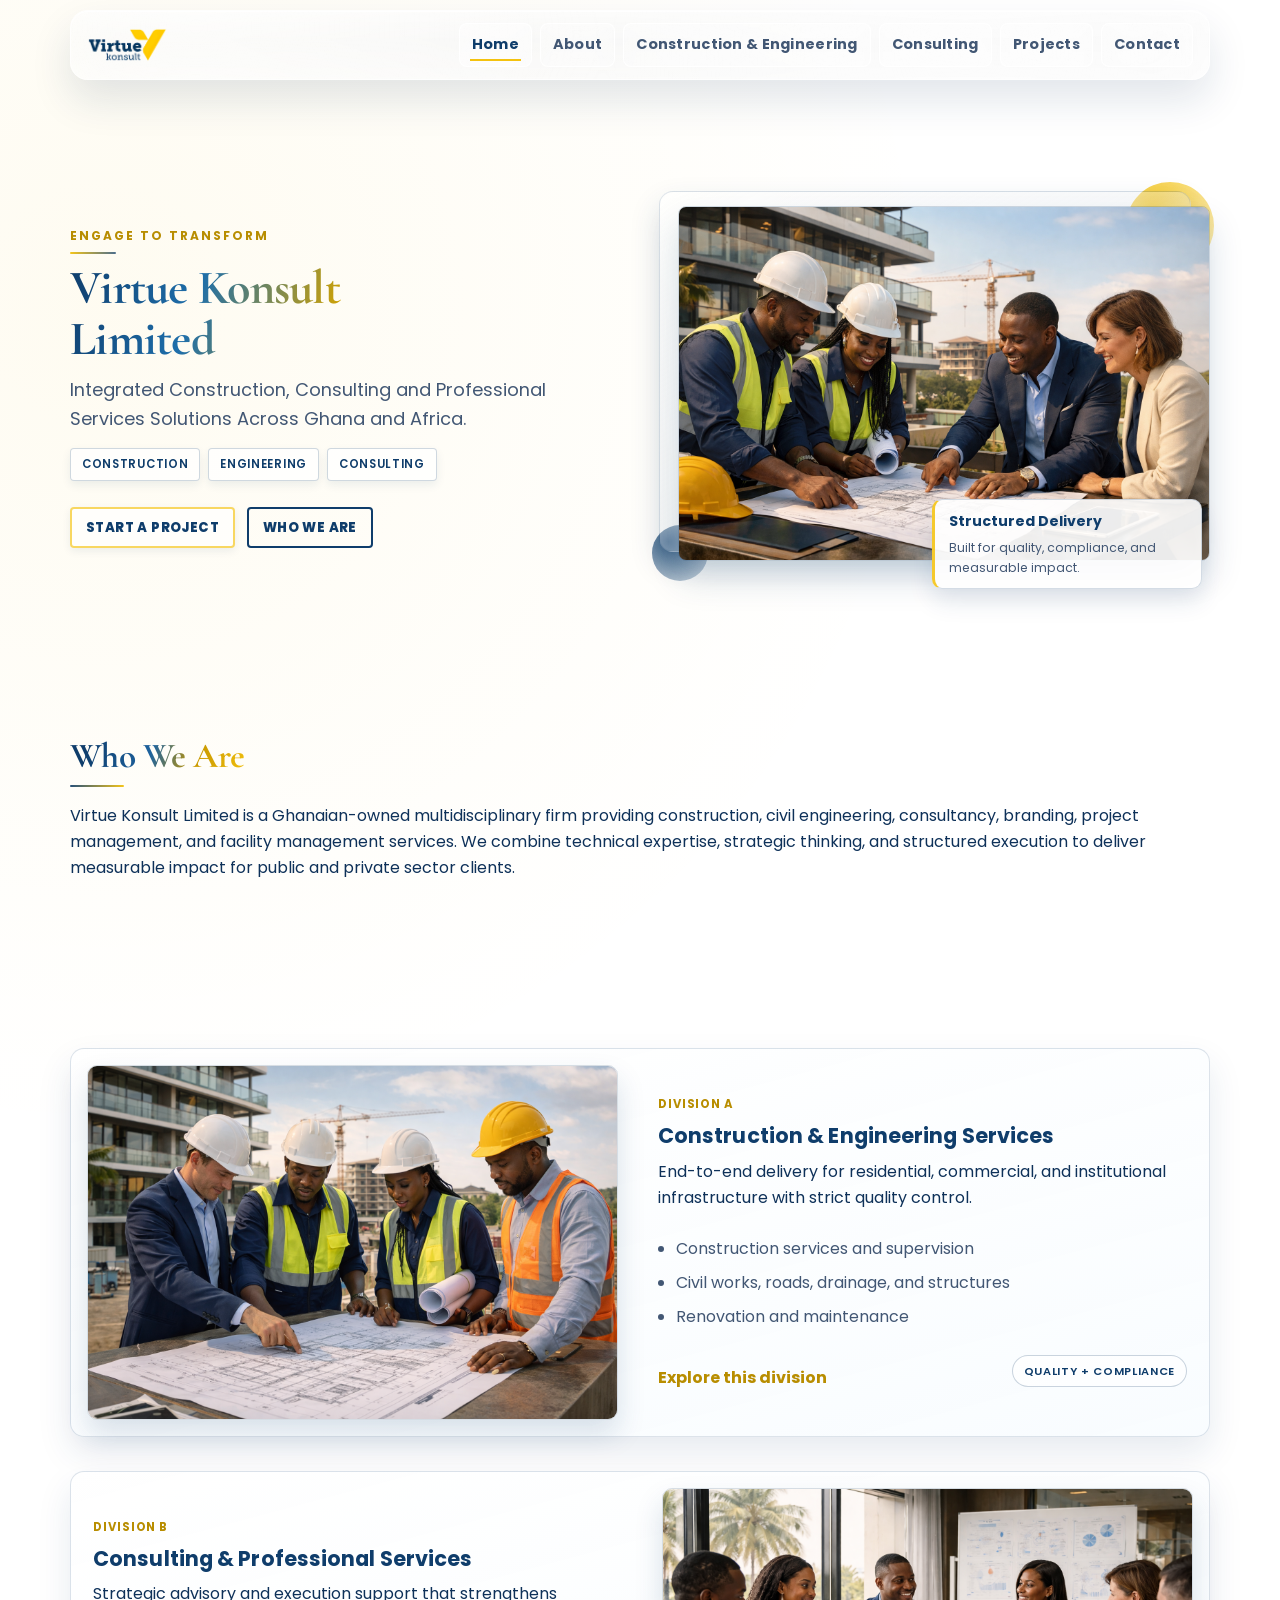
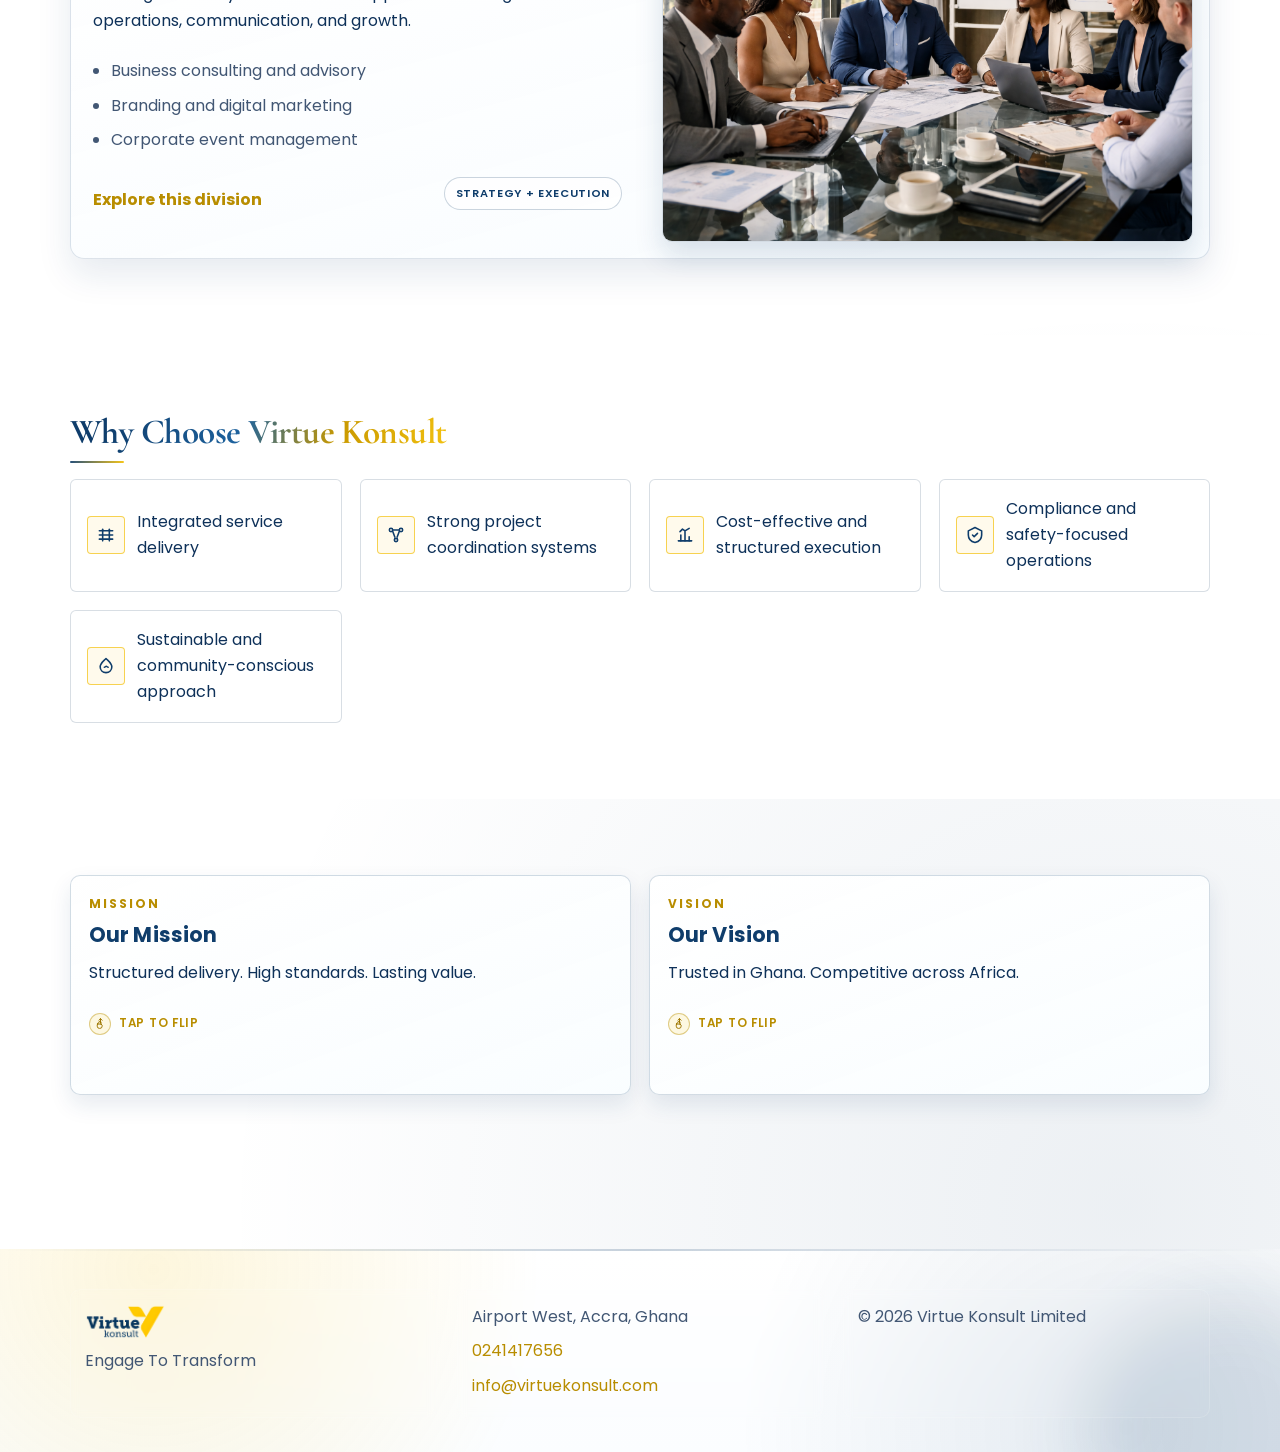
==== commit 8a2c9872: "navbar fix" ====
--- a/index.html
+++ b/index.html
@@ -53,8 +53,8 @@
     <section class="hero section">
       <div class="container hero-grid">
         <div class="reveal-left hero-copy-card">
-          <p class="eyebrow">Virtue Konsult Limited</p>
-          <h1>Engage To Transform</h1>
+          <p class="eyebrow">Engage To Transform</p>
+          <h1>Virtue Konsult Limited</h1>
           <p class="lead">Integrated Construction, Consulting and Professional Services Solutions Across Ghana and Africa.</p>
           <div class="hero-meta">
             <span>Construction</span>
@@ -219,7 +219,7 @@
     <div class="container footer-grid">
       <div>
         <p class="brand footer-brand"><img src="assets/images/virtue-logo.png" alt="Virtue Konsult logo" class="footer-logo"></p>
-        <p>Let us build sustainable solutions together.</p>
+        <p>Engage To Transform</p>
       </div>
       <div>
         <p>Airport West, Accra, Ghana</p>
@@ -233,3 +233,4 @@
   </footer>
 </body>
 </html>
+
--- a/css/styles.css
+++ b/css/styles.css
@@ -68,7 +68,7 @@
 .site-header {
   position: sticky;
   top: 0;
-  z-index: 30;
+  z-index: 1200;
   background: transparent;
   border-bottom: 0;
   padding-top: 10px;
@@ -245,6 +245,12 @@
   position: relative;
 }
 
+.hero .hero-copy-card h1 {
+  font-size: clamp(1.75rem, 4.4vw, 3rem);
+  line-height: 1.06;
+  margin-bottom: 10px;
+}
+
 .hero-copy-card::before {
   content: none;
 }
@@ -350,6 +356,23 @@
   font-weight: 700;
   margin: 0 0 9px;
   font-size: 0.75rem;
+}
+
+.hero .eyebrow {
+  display: inline-block;
+  position: relative;
+  padding-bottom: 8px;
+}
+
+.hero .eyebrow::after {
+  content: "";
+  position: absolute;
+  left: 0;
+  bottom: 0;
+  width: 46px;
+  height: 2px;
+  border-radius: 2px;
+  background: linear-gradient(90deg, rgba(244, 194, 15, 0.95), rgba(15, 61, 107, 0.75));
 }
 
 h1,
@@ -1199,22 +1222,31 @@
 
   .nav-wrap {
     padding: 10px 12px;
+    overflow: visible;
   }
 
   .site-nav {
-    position: absolute;
-    top: 66px;
-    right: 4vw;
-    width: min(360px, 92vw);
+    position: fixed;
+    top: 88px;
+    left: 16px;
+    right: 16px;
+    width: auto;
+    max-height: calc(100vh - 108px);
+    overflow-y: auto;
     padding: 14px;
     border-radius: 12px;
-    border: 1px solid rgba(255, 255, 255, 0.86);
-    backdrop-filter: blur(36px) saturate(220%) brightness(1.06);
-    -webkit-backdrop-filter: blur(36px) saturate(220%) brightness(1.06);
-    background: rgba(255, 255, 255, 0.24);
+    border: 1px solid rgba(15, 61, 107, 0.16);
+    backdrop-filter: blur(16px) saturate(140%);
+    -webkit-backdrop-filter: blur(16px) saturate(140%);
+    background: rgba(255, 255, 255, 0.96);
     display: none;
     flex-direction: column;
-    box-shadow: inset 0 1px 0 rgba(255, 255, 255, 0.92), 0 18px 40px rgba(14, 49, 89, 0.12);
+    box-shadow: 0 18px 40px rgba(14, 49, 89, 0.16);
+    z-index: 5;
+  }
+
+  .site-nav a {
+    background: #fff;
   }
 
   .site-nav.open {
@@ -1300,6 +1332,10 @@
   }
 }
 
+body.menu-open {
+  overflow: hidden;
+}
+
 @media (max-width: 560px) {
   .brand-logo,
   .footer-logo {
@@ -1308,6 +1344,10 @@
 
   h1 {
     font-size: 2.35rem;
+  }
+
+  .hero .hero-copy-card h1 {
+    font-size: 1.72rem;
   }
 
   h2::after {
